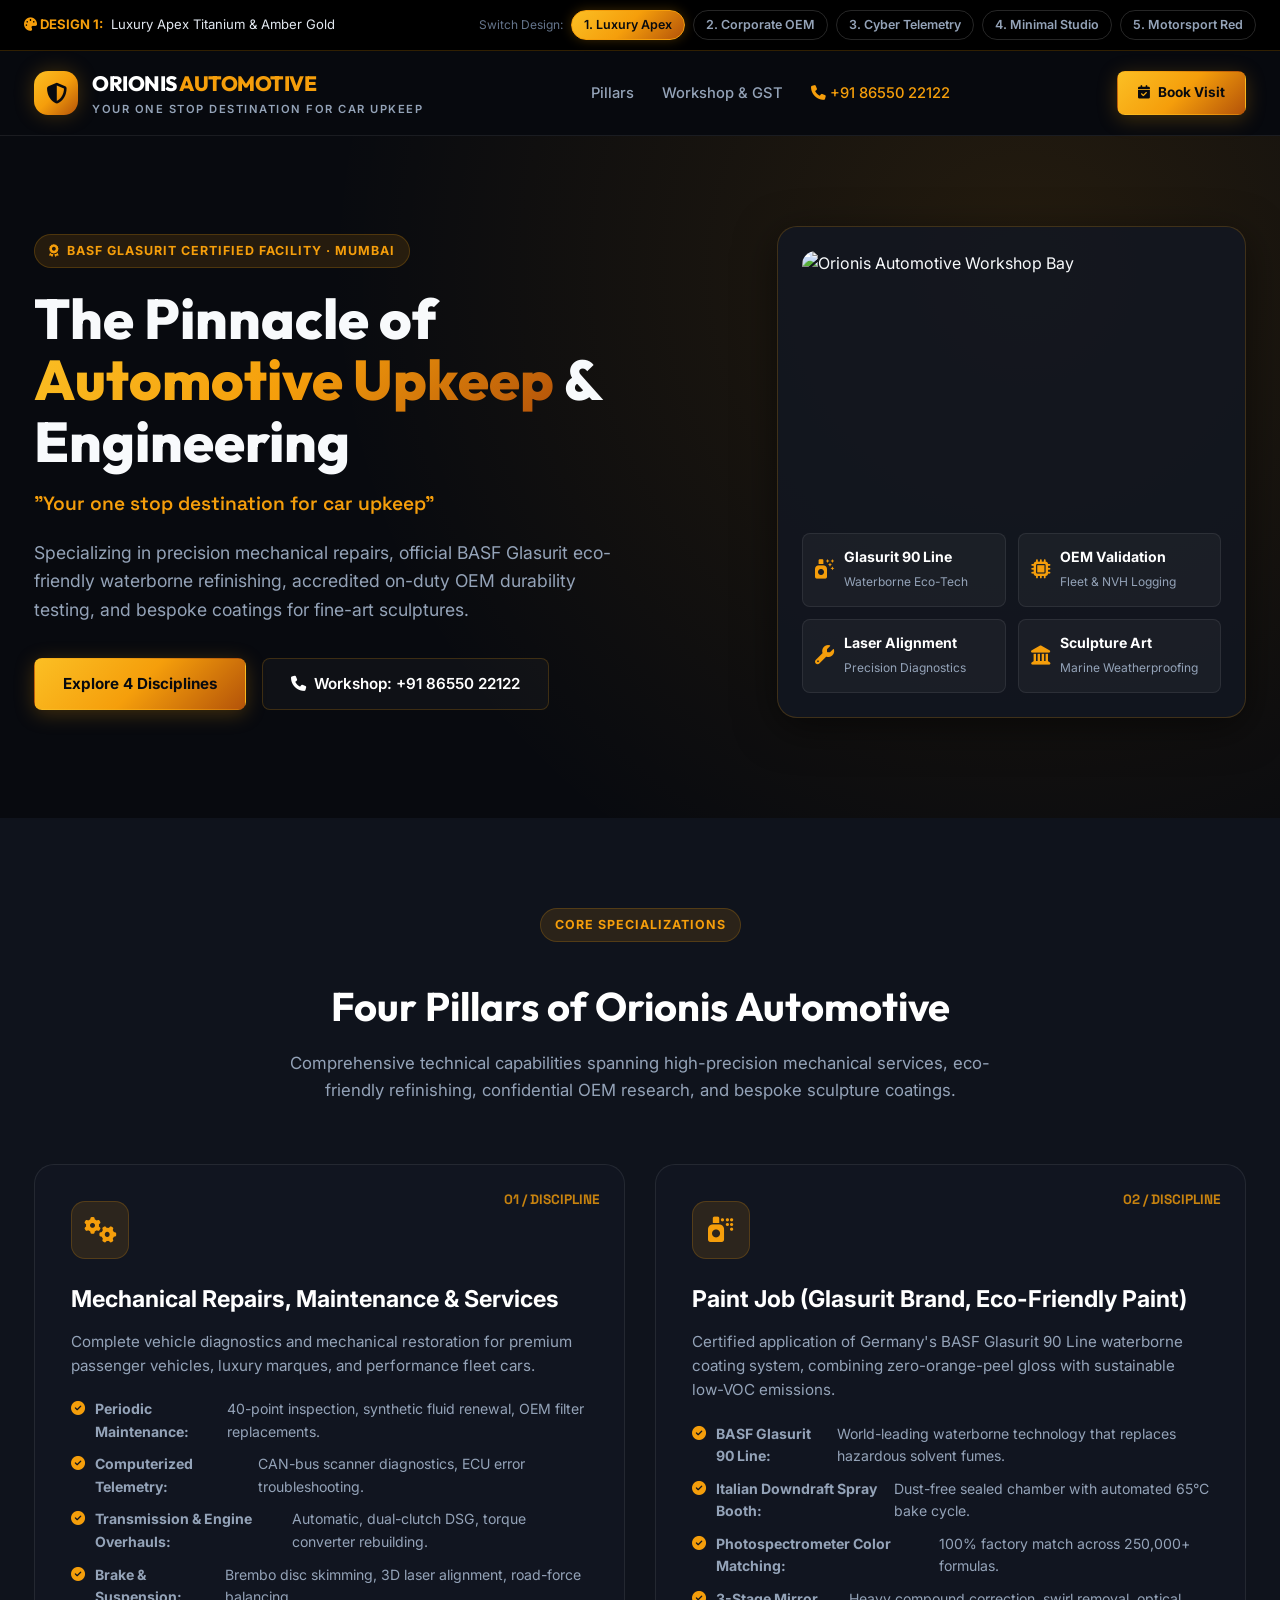
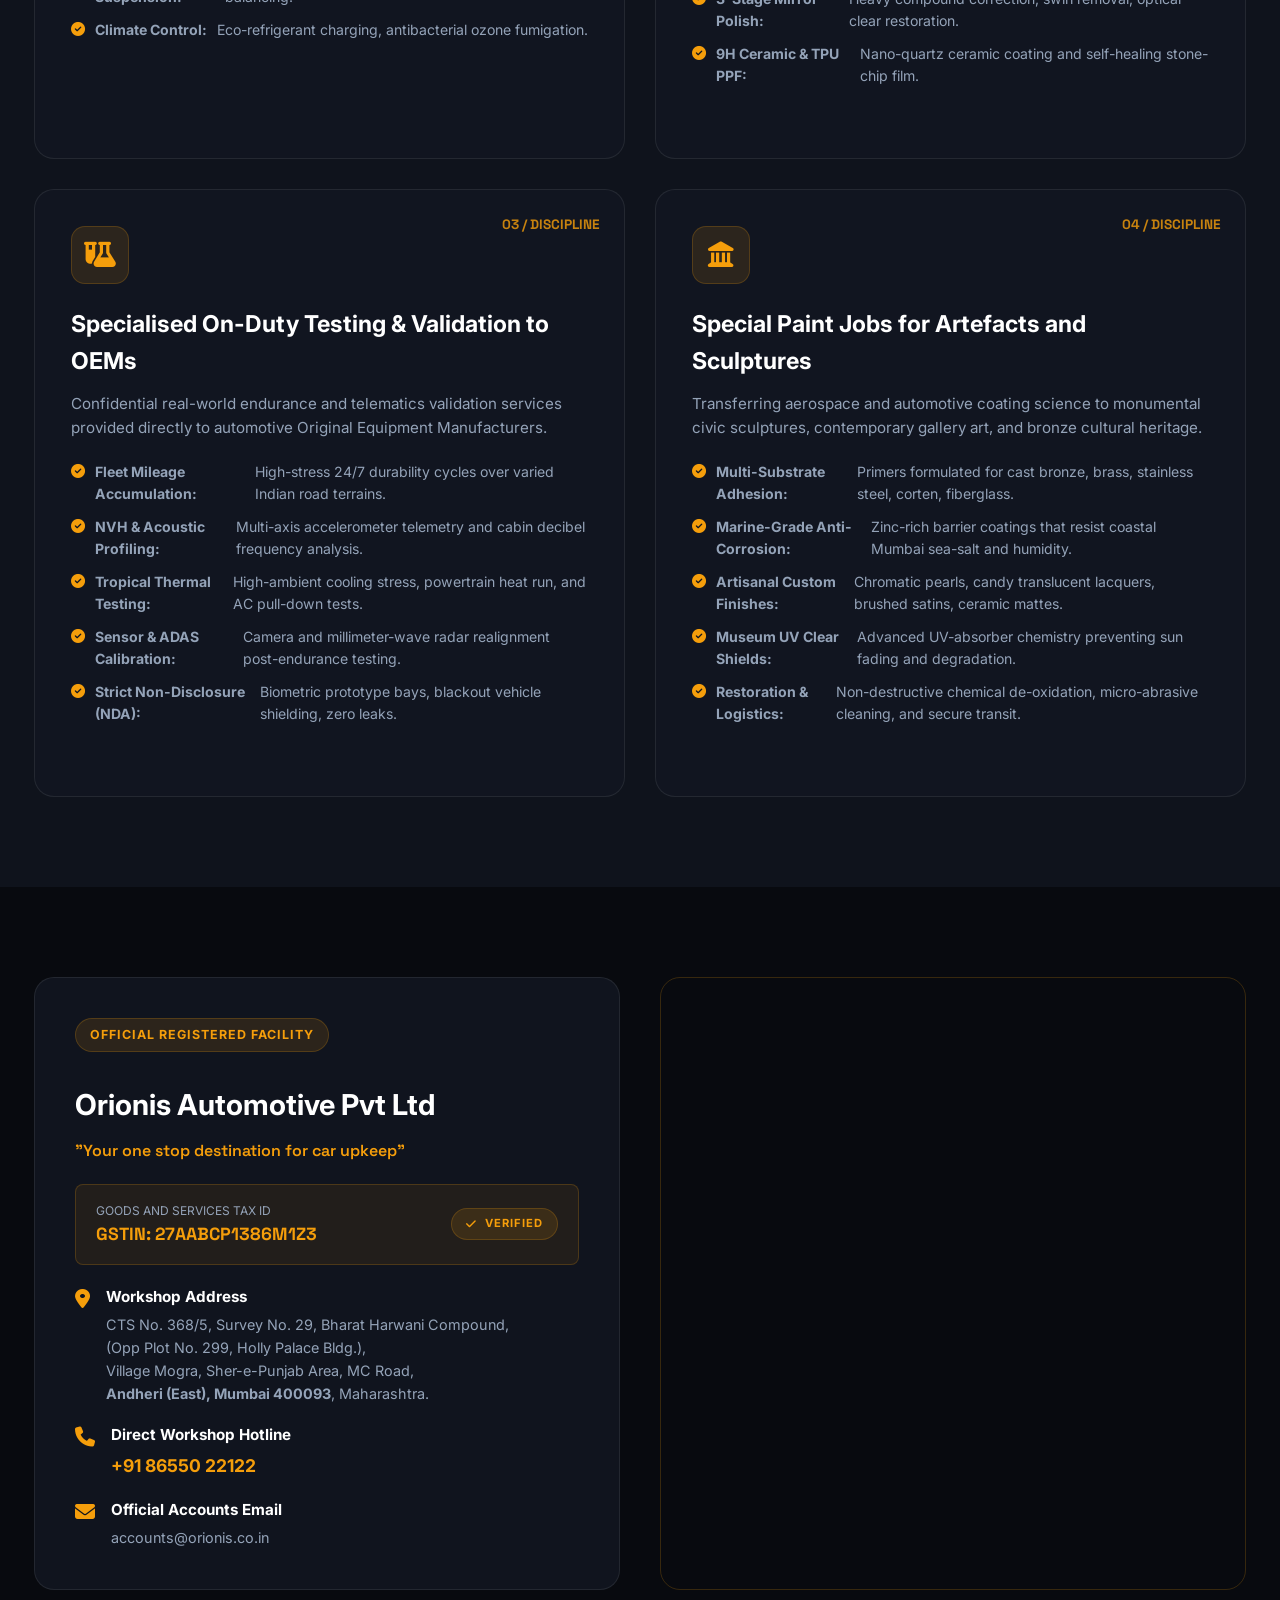
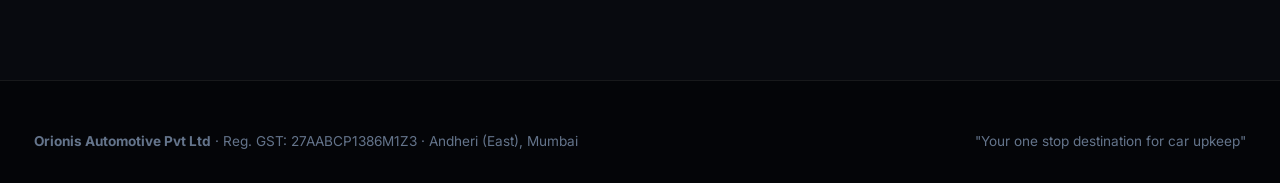
==== design-1/index.html @ 3862b019 "Update folder names to design-1 through design-5 for clean URLs" ====
﻿<!DOCTYPE html>
<html lang="en">
<head>
  <meta charset="UTF-8">
  <meta name="viewport" content="width=device-width, initial-scale=1.0">
  <title>Orionis Automotive Pvt Ltd | Design 1: Luxury Apex</title>
  <link rel="stylesheet" href="https://cdnjs.cloudflare.com/ajax/libs/font-awesome/6.5.1/css/all.min.css">
  <link rel="stylesheet" href="css/style.css">
</head>
<body>

  <!-- Design Switcher Strip -->
  <div class="global-switcher-strip">
    <div>
      <span style="color:#f59e0b; font-weight:700;"><i class="fa-solid fa-palette"></i> DESIGN 1:</span>
      <span style="color:#e2e8f0; margin-left:4px;">Luxury Apex Titanium & Amber Gold</span>
    </div>
    <div class="switcher-pills">
      <span style="color:#64748b; font-size:0.75rem;">Switch Design:</span>
      <a href="index.html" class="switcher-pill active">1. Luxury Apex</a>
      <a href="../design-2/index.html" class="switcher-pill">2. Corporate OEM</a>
      <a href="../design-3/index.html" class="switcher-pill">3. Cyber Telemetry</a>
      <a href="../design-4/index.html" class="switcher-pill">4. Minimal Studio</a>
      <a href="../design-5/index.html" class="switcher-pill">5. Motorsport Red</a>
    </div>
  </div>

  <!-- Header -->
  <header class="site-header">
    <div class="container header-row">
      <div class="brand-wrap">
        <div class="brand-icon"><i class="fa-solid fa-shield-halved"></i></div>
        <div>
          <div class="brand-title">ORIONIS <span>AUTOMOTIVE</span></div>
          <span class="brand-tagline-sub">Your one stop destination for car upkeep</span>
        </div>
      </div>
      <ul class="nav-links">
        <li><a href="#services">Pillars</a></li>
        <li><a href="#workshop">Workshop & GST</a></li>
        <li><a href="tel:+918655022122" style="color:var(--gold-primary);"><i class="fa-solid fa-phone"></i> +91 86550 22122</a></li>
      </ul>
      <a href="tel:+918655022122" class="btn btn-primary" style="padding:10px 20px; font-size:0.85rem;">
        <i class="fa-solid fa-calendar-check"></i> Book Visit
      </a>
    </div>
  </header>

  <!-- Hero -->
  <section class="hero-section">
    <div class="container hero-grid">
      <div>
        <div class="gold-badge"><i class="fa-solid fa-award"></i> BASF Glasurit Certified Facility · Mumbai</div>
        <h1 class="hero-title">The Pinnacle of <span>Automotive Upkeep</span> & Engineering</h1>
        <div class="tagline-callout">"Your one stop destination for car upkeep"</div>
        <p class="hero-desc">
          Specializing in precision mechanical repairs, official BASF Glasurit eco-friendly waterborne refinishing, accredited on-duty OEM durability testing, and bespoke coatings for fine-art sculptures.
        </p>
        <div class="btn-row">
          <a href="#services" class="btn btn-primary">Explore 4 Disciplines</a>
          <a href="tel:+918655022122" class="btn btn-outline"><i class="fa-solid fa-phone"></i> Workshop: +91 86550 22122</a>
        </div>
      </div>

      <div class="hero-card">
        <div class="hero-img-box">
          <img src="https://images.unsplash.com/photo-1617814076367-b759c7d7e738?auto=format&fit=crop&w=1000&q=80" alt="Orionis Automotive Workshop Bay">
        </div>
        <div class="card-metrics">
          <div class="metric-pill">
            <i class="fa-solid fa-spray-can-sparkles"></i>
            <div>
              <strong>Glasurit 90 Line</strong>
              <span>Waterborne Eco-Tech</span>
            </div>
          </div>
          <div class="metric-pill">
            <i class="fa-solid fa-microchip"></i>
            <div>
              <strong>OEM Validation</strong>
              <span>Fleet & NVH Logging</span>
            </div>
          </div>
          <div class="metric-pill">
            <i class="fa-solid fa-wrench"></i>
            <div>
              <strong>Laser Alignment</strong>
              <span>Precision Diagnostics</span>
            </div>
          </div>
          <div class="metric-pill">
            <i class="fa-solid fa-landmark"></i>
            <div>
              <strong>Sculpture Art</strong>
              <span>Marine Weatherproofing</span>
            </div>
          </div>
        </div>
      </div>
    </div>
  </section>

  <!-- 4 Pillars of Orionis -->
  <section class="section section-alt" id="services">
    <div class="container">
      <div class="section-head">
        <div class="gold-badge">Core Specializations</div>
        <h2>Four Pillars of Orionis Automotive</h2>
        <p>Comprehensive technical capabilities spanning high-precision mechanical services, eco-friendly refinishing, confidential OEM research, and bespoke sculpture coatings.</p>
      </div>

      <div class="pillars-grid">
        <!-- Pillar 1 -->
        <div class="pillar-card">
          <span class="pillar-num">01 / DISCIPLINE</span>
          <div class="pillar-icon"><i class="fa-solid fa-gears"></i></div>
          <h3 class="pillar-title">Mechanical Repairs, Maintenance & Services</h3>
          <p class="pillar-desc">
            Complete vehicle diagnostics and mechanical restoration for premium passenger vehicles, luxury marques, and performance fleet cars.
          </p>
          <ul class="pillar-list">
            <li><i class="fa-solid fa-check-circle"></i> <strong>Periodic Maintenance:</strong> 40-point inspection, synthetic fluid renewal, OEM filter replacements.</li>
            <li><i class="fa-solid fa-check-circle"></i> <strong>Computerized Telemetry:</strong> CAN-bus scanner diagnostics, ECU error troubleshooting.</li>
            <li><i class="fa-solid fa-check-circle"></i> <strong>Transmission & Engine Overhauls:</strong> Automatic, dual-clutch DSG, torque converter rebuilding.</li>
            <li><i class="fa-solid fa-check-circle"></i> <strong>Brake & Suspension:</strong> Brembo disc skimming, 3D laser alignment, road-force balancing.</li>
            <li><i class="fa-solid fa-check-circle"></i> <strong>Climate Control:</strong> Eco-refrigerant charging, antibacterial ozone fumigation.</li>
          </ul>
        </div>

        <!-- Pillar 2 -->
        <div class="pillar-card">
          <span class="pillar-num">02 / DISCIPLINE</span>
          <div class="pillar-icon"><i class="fa-solid fa-spray-can"></i></div>
          <h3 class="pillar-title">Paint Job (Glasurit Brand, Eco-Friendly Paint)</h3>
          <p class="pillar-desc">
            Certified application of Germany's BASF Glasurit 90 Line waterborne coating system, combining zero-orange-peel gloss with sustainable low-VOC emissions.
          </p>
          <ul class="pillar-list">
            <li><i class="fa-solid fa-check-circle"></i> <strong>BASF Glasurit 90 Line:</strong> World-leading waterborne technology that replaces hazardous solvent fumes.</li>
            <li><i class="fa-solid fa-check-circle"></i> <strong>Italian Downdraft Spray Booth:</strong> Dust-free sealed chamber with automated 65°C bake cycle.</li>
            <li><i class="fa-solid fa-check-circle"></i> <strong>Photospectrometer Color Matching:</strong> 100% factory match across 250,000+ formulas.</li>
            <li><i class="fa-solid fa-check-circle"></i> <strong>3-Stage Mirror Polish:</strong> Heavy compound correction, swirl removal, optical clear restoration.</li>
            <li><i class="fa-solid fa-check-circle"></i> <strong>9H Ceramic & TPU PPF:</strong> Nano-quartz ceramic coating and self-healing stone-chip film.</li>
          </ul>
        </div>

        <!-- Pillar 3 -->
        <div class="pillar-card">
          <span class="pillar-num">03 / DISCIPLINE</span>
          <div class="pillar-icon"><i class="fa-solid fa-flask-vial"></i></div>
          <h3 class="pillar-title">Specialised On-Duty Testing & Validation to OEMs</h3>
          <p class="pillar-desc">
            Confidential real-world endurance and telematics validation services provided directly to automotive Original Equipment Manufacturers.
          </p>
          <ul class="pillar-list">
            <li><i class="fa-solid fa-check-circle"></i> <strong>Fleet Mileage Accumulation:</strong> High-stress 24/7 durability cycles over varied Indian road terrains.</li>
            <li><i class="fa-solid fa-check-circle"></i> <strong>NVH & Acoustic Profiling:</strong> Multi-axis accelerometer telemetry and cabin decibel frequency analysis.</li>
            <li><i class="fa-solid fa-check-circle"></i> <strong>Tropical Thermal Testing:</strong> High-ambient cooling stress, powertrain heat run, and AC pull-down tests.</li>
            <li><i class="fa-solid fa-check-circle"></i> <strong>Sensor & ADAS Calibration:</strong> Camera and millimeter-wave radar realignment post-endurance testing.</li>
            <li><i class="fa-solid fa-check-circle"></i> <strong>Strict Non-Disclosure (NDA):</strong> Biometric prototype bays, blackout vehicle shielding, zero leaks.</li>
          </ul>
        </div>

        <!-- Pillar 4 -->
        <div class="pillar-card">
          <span class="pillar-num">04 / DISCIPLINE</span>
          <div class="pillar-icon"><i class="fa-solid fa-landmark"></i></div>
          <h3 class="pillar-title">Special Paint Jobs for Artefacts and Sculptures</h3>
          <p class="pillar-desc">
            Transferring aerospace and automotive coating science to monumental civic sculptures, contemporary gallery art, and bronze cultural heritage.
          </p>
          <ul class="pillar-list">
            <li><i class="fa-solid fa-check-circle"></i> <strong>Multi-Substrate Adhesion:</strong> Primers formulated for cast bronze, brass, stainless steel, corten, fiberglass.</li>
            <li><i class="fa-solid fa-check-circle"></i> <strong>Marine-Grade Anti-Corrosion:</strong> Zinc-rich barrier coatings that resist coastal Mumbai sea-salt and humidity.</li>
            <li><i class="fa-solid fa-check-circle"></i> <strong>Artisanal Custom Finishes:</strong> Chromatic pearls, candy translucent lacquers, brushed satins, ceramic mattes.</li>
            <li><i class="fa-solid fa-check-circle"></i> <strong>Museum UV Clear Shields:</strong> Advanced UV-absorber chemistry preventing sun fading and degradation.</li>
            <li><i class="fa-solid fa-check-circle"></i> <strong>Restoration & Logistics:</strong> Non-destructive chemical de-oxidation, micro-abrasive cleaning, and secure transit.</li>
          </ul>
        </div>
      </div>
    </div>
  </section>

  <!-- Workshop & GST Information -->
  <section class="section" id="workshop">
    <div class="container hub-grid">
      <div class="info-card">
        <div class="gold-badge">Official Registered Facility</div>
        <h2 style="color:#fff; font-size:1.8rem; margin:10px 0;">Orionis Automotive Pvt Ltd</h2>
        <div class="tagline-callout" style="font-size:1rem; margin-bottom:16px;">"Your one stop destination for car upkeep"</div>

        <div class="gst-box">
          <div>
            <span style="font-size:0.75rem; text-transform:uppercase; color:var(--text-muted); display:block;">Goods and Services Tax ID</span>
            <strong>GSTIN: 27AABCP1386M1Z3</strong>
          </div>
          <span class="gold-badge" style="margin:0; font-size:0.7rem;"><i class="fa-solid fa-check"></i> Verified</span>
        </div>

        <div class="contact-list">
          <div class="contact-row">
            <i class="fa-solid fa-location-dot"></i>
            <div>
              <h4>Workshop Address</h4>
              <p>
                CTS No. 368/5, Survey No. 29, Bharat Harwani Compound,<br>
                (Opp Plot No. 299, Holly Palace Bldg.),<br>
                Village Mogra, Sher-e-Punjab Area, MC Road,<br>
                <strong>Andheri (East), Mumbai 400093</strong>, Maharashtra.
              </p>
            </div>
          </div>

          <div class="contact-row">
            <i class="fa-solid fa-phone"></i>
            <div>
              <h4>Direct Workshop Hotline</h4>
              <p><a href="tel:+918655022122" style="font-size:1.1rem; font-weight:700; color:var(--gold-primary);">+91 86550 22122</a></p>
            </div>
          </div>

          <div class="contact-row">
            <i class="fa-solid fa-envelope"></i>
            <div>
              <h4>Official Accounts Email</h4>
              <p><a href="mailto:accounts@orionis.co.in">accounts@orionis.co.in</a></p>
            </div>
          </div>
        </div>
      </div>

      <div style="border-radius:var(--radius-lg); overflow:hidden; border:1px solid var(--border-color); height:100%; min-height:350px;">
        <iframe 
          src="https://maps.google.com/maps?q=Sher-e-Punjab,Andheri%20East,Mumbai,Maharashtra%20400093&t=&z=15&ie=UTF8&iwloc=&output=embed" 
          title="Orionis Automotive Location Map"
          style="width:100%; height:100%; border:none; min-height:350px;"
          loading="lazy">
        </iframe>
      </div>
    </div>
  </section>

  <!-- Footer -->
  <footer class="site-footer">
    <div class="container footer-row">
      <div>
        <strong>Orionis Automotive Pvt Ltd</strong> · Reg. GST: 27AABCP1386M1Z3 · Andheri (East), Mumbai
      </div>
      <div>
        "Your one stop destination for car upkeep"
      </div>
    </div>
  </footer>

  <script src="js/script.js"></script>
</body>
</html>
---- design-1/css/style.css ----
/* ===================================================================
   DESIGN 1: LUXURY APEX TITANIUM & AMBER GOLD
   Orionis Automotive Pvt Ltd - "Your One-Stop Destination for Car Upkeep"
   =================================================================== */

@import url('https://fonts.googleapis.com/css2?family=Outfit:wght@300;400;500;600;700;800;900&family=Inter:wght@300;400;500;600;700&family=Space+Grotesk:wght@500;700&display=swap');

:root {
  --bg-main: #080a0f;
  --bg-secondary: #0f131c;
  --bg-card: rgba(18, 23, 34, 0.85);
  --bg-card-hover: rgba(26, 33, 48, 0.95);
  --border-color: rgba(245, 158, 11, 0.2);
  --border-subtle: rgba(255, 255, 255, 0.08);
  
  --gold-primary: #f59e0b;
  --gold-secondary: #d97706;
  --gold-glow: rgba(245, 158, 11, 0.25);
  --gold-gradient: linear-gradient(135deg, #fbbf24 0%, #f59e0b 50%, #b45309 100%);

  --text-main: #f8fafc;
  --text-muted: #94a3b8;
  --text-dim: #64748b;
  --text-dark: #080a0f;

  --font-display: 'Outfit', sans-serif;
  --font-body: 'Inter', sans-serif;
  --font-tech: 'Space Grotesk', sans-serif;

  --radius-sm: 8px;
  --radius-md: 14px;
  --radius-lg: 20px;
  --radius-full: 9999px;

  --shadow-glow: 0 0 30px rgba(245, 158, 11, 0.2);
}

*, *::before, *::after {
  box-sizing: border-box;
  margin: 0;
  padding: 0;
}

body {
  font-family: var(--font-body);
  background: var(--bg-main);
  color: var(--text-main);
  line-height: 1.6;
  overflow-x: hidden;
}

/* Global Top Switcher Strip */
.global-switcher-strip {
  background: #000000;
  border-bottom: 1px solid var(--border-color);
  padding: 10px 24px;
  display: flex;
  justify-content: space-between;
  align-items: center;
  flex-wrap: wrap;
  gap: 12px;
  font-size: 0.82rem;
  position: relative;
  z-index: 1050;
}

.switcher-pills {
  display: flex;
  gap: 8px;
  align-items: center;
  flex-wrap: wrap;
}

.switcher-pill {
  padding: 4px 12px;
  border-radius: var(--radius-full);
  text-decoration: none;
  font-weight: 600;
  font-size: 0.78rem;
  border: 1px solid rgba(255, 255, 255, 0.15);
  color: #94a3b8;
  transition: all 0.2s ease;
}

.switcher-pill:hover {
  border-color: var(--gold-primary);
  color: #ffffff;
}

.switcher-pill.active {
  background: var(--gold-gradient);
  color: var(--text-dark);
  border-color: var(--gold-primary);
  box-shadow: 0 0 12px var(--gold-glow);
}

.container {
  width: 100%;
  max-width: 1260px;
  margin: 0 auto;
  padding: 0 24px;
}

/* Header */
.site-header {
  position: sticky;
  top: 0;
  background: rgba(8, 10, 15, 0.85);
  backdrop-filter: blur(12px);
  border-bottom: 1px solid var(--border-subtle);
  z-index: 1000;
}

.header-row {
  display: flex;
  justify-content: space-between;
  align-items: center;
  height: 84px;
}

.brand-wrap {
  display: flex;
  align-items: center;
  gap: 14px;
}

.brand-icon {
  width: 44px;
  height: 44px;
  border-radius: var(--radius-md);
  background: var(--gold-gradient);
  display: flex;
  align-items: center;
  justify-content: center;
  color: var(--text-dark);
  font-size: 1.3rem;
  box-shadow: 0 0 20px var(--gold-glow);
}

.brand-title {
  font-family: var(--font-display);
  font-size: 1.3rem;
  font-weight: 800;
  letter-spacing: -0.5px;
  color: #ffffff;
  text-transform: uppercase;
}

.brand-title span {
  color: var(--gold-primary);
}

.brand-tagline-sub {
  font-size: 0.7rem;
  color: var(--text-muted);
  letter-spacing: 1.5px;
  text-transform: uppercase;
  font-weight: 600;
  display: block;
}

.nav-links {
  display: flex;
  gap: 28px;
  list-style: none;
}

.nav-links a {
  color: var(--text-muted);
  text-decoration: none;
  font-size: 0.92rem;
  font-weight: 500;
  transition: color 0.2s;
}

.nav-links a:hover {
  color: var(--gold-primary);
}

/* Hero */
.hero-section {
  padding: 90px 0 100px;
  position: relative;
  background: radial-gradient(circle at 80% 20%, rgba(245, 158, 11, 0.12) 0%, transparent 60%);
}

.hero-grid {
  display: grid;
  grid-template-columns: 1.2fr 0.8fr;
  gap: 40px;
  align-items: center;
}

.gold-badge {
  display: inline-flex;
  align-items: center;
  gap: 8px;
  padding: 6px 14px;
  border-radius: var(--radius-full);
  background: rgba(245, 158, 11, 0.12);
  border: 1px solid var(--border-color);
  color: var(--gold-primary);
  font-size: 0.78rem;
  font-weight: 700;
  text-transform: uppercase;
  letter-spacing: 1px;
  margin-bottom: 20px;
}

.hero-title {
  font-family: var(--font-display);
  font-size: 3.5rem;
  font-weight: 800;
  line-height: 1.1;
  margin-bottom: 16px;
}

.hero-title span {
  background: var(--gold-gradient);
  -webkit-background-clip: text;
  -webkit-text-fill-color: transparent;
}

.tagline-callout {
  font-family: var(--font-tech);
  font-size: 1.2rem;
  color: var(--gold-primary);
  margin-bottom: 20px;
  font-weight: 600;
}

.hero-desc {
  font-size: 1.1rem;
  color: var(--text-muted);
  margin-bottom: 34px;
  max-width: 580px;
}

.btn-row {
  display: flex;
  gap: 16px;
  flex-wrap: wrap;
}

.btn {
  display: inline-flex;
  align-items: center;
  gap: 8px;
  padding: 13px 28px;
  border-radius: var(--radius-sm);
  font-weight: 600;
  font-size: 0.95rem;
  text-decoration: none;
  cursor: pointer;
  transition: all 0.2s ease;
  border: 1px solid transparent;
}

.btn-primary {
  background: var(--gold-gradient);
  color: var(--text-dark);
  font-weight: 700;
  box-shadow: 0 4px 20px var(--gold-glow);
}

.btn-primary:hover {
  transform: translateY(-2px);
  box-shadow: 0 6px 25px var(--gold-glow);
}

.btn-outline {
  border-color: var(--border-color);
  color: #ffffff;
  background: rgba(255, 255, 255, 0.03);
}

.btn-outline:hover {
  background: rgba(245, 158, 11, 0.1);
  border-color: var(--gold-primary);
  color: var(--gold-primary);
}

/* Hero Showcase Card */
.hero-card {
  background: var(--bg-card);
  border: 1px solid var(--border-color);
  border-radius: var(--radius-lg);
  padding: 24px;
  box-shadow: 0 10px 40px rgba(0, 0, 0, 0.5);
}

.hero-img-box {
  border-radius: var(--radius-md);
  overflow: hidden;
  position: relative;
  aspect-ratio: 16/10;
  margin-bottom: 20px;
}

.hero-img-box img {
  width: 100%;
  height: 100%;
  object-fit: cover;
}

.card-metrics {
  display: grid;
  grid-template-columns: 1fr 1fr;
  gap: 12px;
}

.metric-pill {
  background: rgba(255, 255, 255, 0.04);
  border: 1px solid var(--border-subtle);
  padding: 12px;
  border-radius: var(--radius-sm);
  display: flex;
  align-items: center;
  gap: 10px;
}

.metric-pill i {
  color: var(--gold-primary);
  font-size: 1.2rem;
}

.metric-pill strong {
  display: block;
  font-size: 0.88rem;
  color: #fff;
}

.metric-pill span {
  font-size: 0.75rem;
  color: var(--text-muted);
}

/* Sections */
.section {
  padding: 90px 0;
}

.section-alt {
  background: var(--bg-secondary);
}

.section-head {
  text-align: center;
  max-width: 750px;
  margin: 0 auto 60px;
}

.section-head h2 {
  font-family: var(--font-display);
  font-size: 2.5rem;
  color: #ffffff;
  margin: 12px 0;
}

.section-head p {
  color: var(--text-muted);
  font-size: 1.05rem;
}

/* 4 Pillars Grid */
.pillars-grid {
  display: grid;
  grid-template-columns: repeat(2, 1fr);
  gap: 30px;
}

.pillar-card {
  background: var(--bg-card);
  border: 1px solid var(--border-subtle);
  border-radius: var(--radius-lg);
  padding: 36px;
  position: relative;
  transition: all 0.3s ease;
  display: flex;
  flex-direction: column;
}

.pillar-card:hover {
  border-color: var(--gold-primary);
  transform: translateY(-6px);
  box-shadow: var(--shadow-glow);
}

.pillar-num {
  position: absolute;
  top: 24px;
  right: 24px;
  font-family: var(--font-tech);
  color: var(--gold-primary);
  font-size: 0.85rem;
  font-weight: 700;
  opacity: 0.8;
}

.pillar-icon {
  width: 58px;
  height: 58px;
  border-radius: var(--radius-md);
  background: rgba(245, 158, 11, 0.12);
  border: 1px solid var(--border-color);
  display: flex;
  align-items: center;
  justify-content: center;
  font-size: 1.6rem;
  color: var(--gold-primary);
  margin-bottom: 22px;
}

.pillar-title {
  font-size: 1.45rem;
  color: #ffffff;
  margin-bottom: 12px;
}

.pillar-desc {
  color: var(--text-muted);
  font-size: 0.95rem;
  margin-bottom: 20px;
  line-height: 1.6;
}

.pillar-list {
  list-style: none;
  margin-bottom: 24px;
  flex-grow: 1;
}

.pillar-list li {
  display: flex;
  align-items: flex-start;
  gap: 10px;
  font-size: 0.88rem;
  color: var(--text-muted);
  margin-bottom: 10px;
}

.pillar-list li i {
  color: var(--gold-primary);
  margin-top: 3px;
}

/* Workshop & GST Card */
.hub-grid {
  display: grid;
  grid-template-columns: 1fr 1fr;
  gap: 40px;
}

.info-card {
  background: var(--bg-card);
  border: 1px solid var(--border-subtle);
  border-radius: var(--radius-lg);
  padding: 40px;
}

.gst-box {
  background: rgba(245, 158, 11, 0.08);
  border: 1px solid var(--border-color);
  padding: 16px 20px;
  border-radius: var(--radius-sm);
  display: flex;
  justify-content: space-between;
  align-items: center;
  margin: 20px 0;
}

.gst-box strong {
  font-family: var(--font-tech);
  font-size: 1.1rem;
  color: var(--gold-primary);
}

.contact-list {
  display: flex;
  flex-direction: column;
  gap: 18px;
}

.contact-row {
  display: flex;
  gap: 16px;
  align-items: flex-start;
}

.contact-row i {
  color: var(--gold-primary);
  font-size: 1.25rem;
  margin-top: 4px;
}

.contact-row h4 {
  font-size: 0.95rem;
  margin-bottom: 4px;
  color: #fff;
}

.contact-row p, .contact-row a {
  color: var(--text-muted);
  font-size: 0.9rem;
  text-decoration: none;
}

.contact-row a:hover {
  color: var(--gold-primary);
}

/* Footer */
.site-footer {
  background: #040508;
  border-top: 1px solid var(--border-subtle);
  padding: 50px 0 30px;
  font-size: 0.85rem;
  color: var(--text-dim);
}

.footer-row {
  display: flex;
  justify-content: space-between;
  align-items: center;
  flex-wrap: wrap;
  gap: 20px;
}

@media (max-width: 992px) {
  .hero-grid, .pillars-grid, .hub-grid {
    grid-template-columns: 1fr;
  }
  .hero-title {
    font-size: 2.6rem;
  }
}
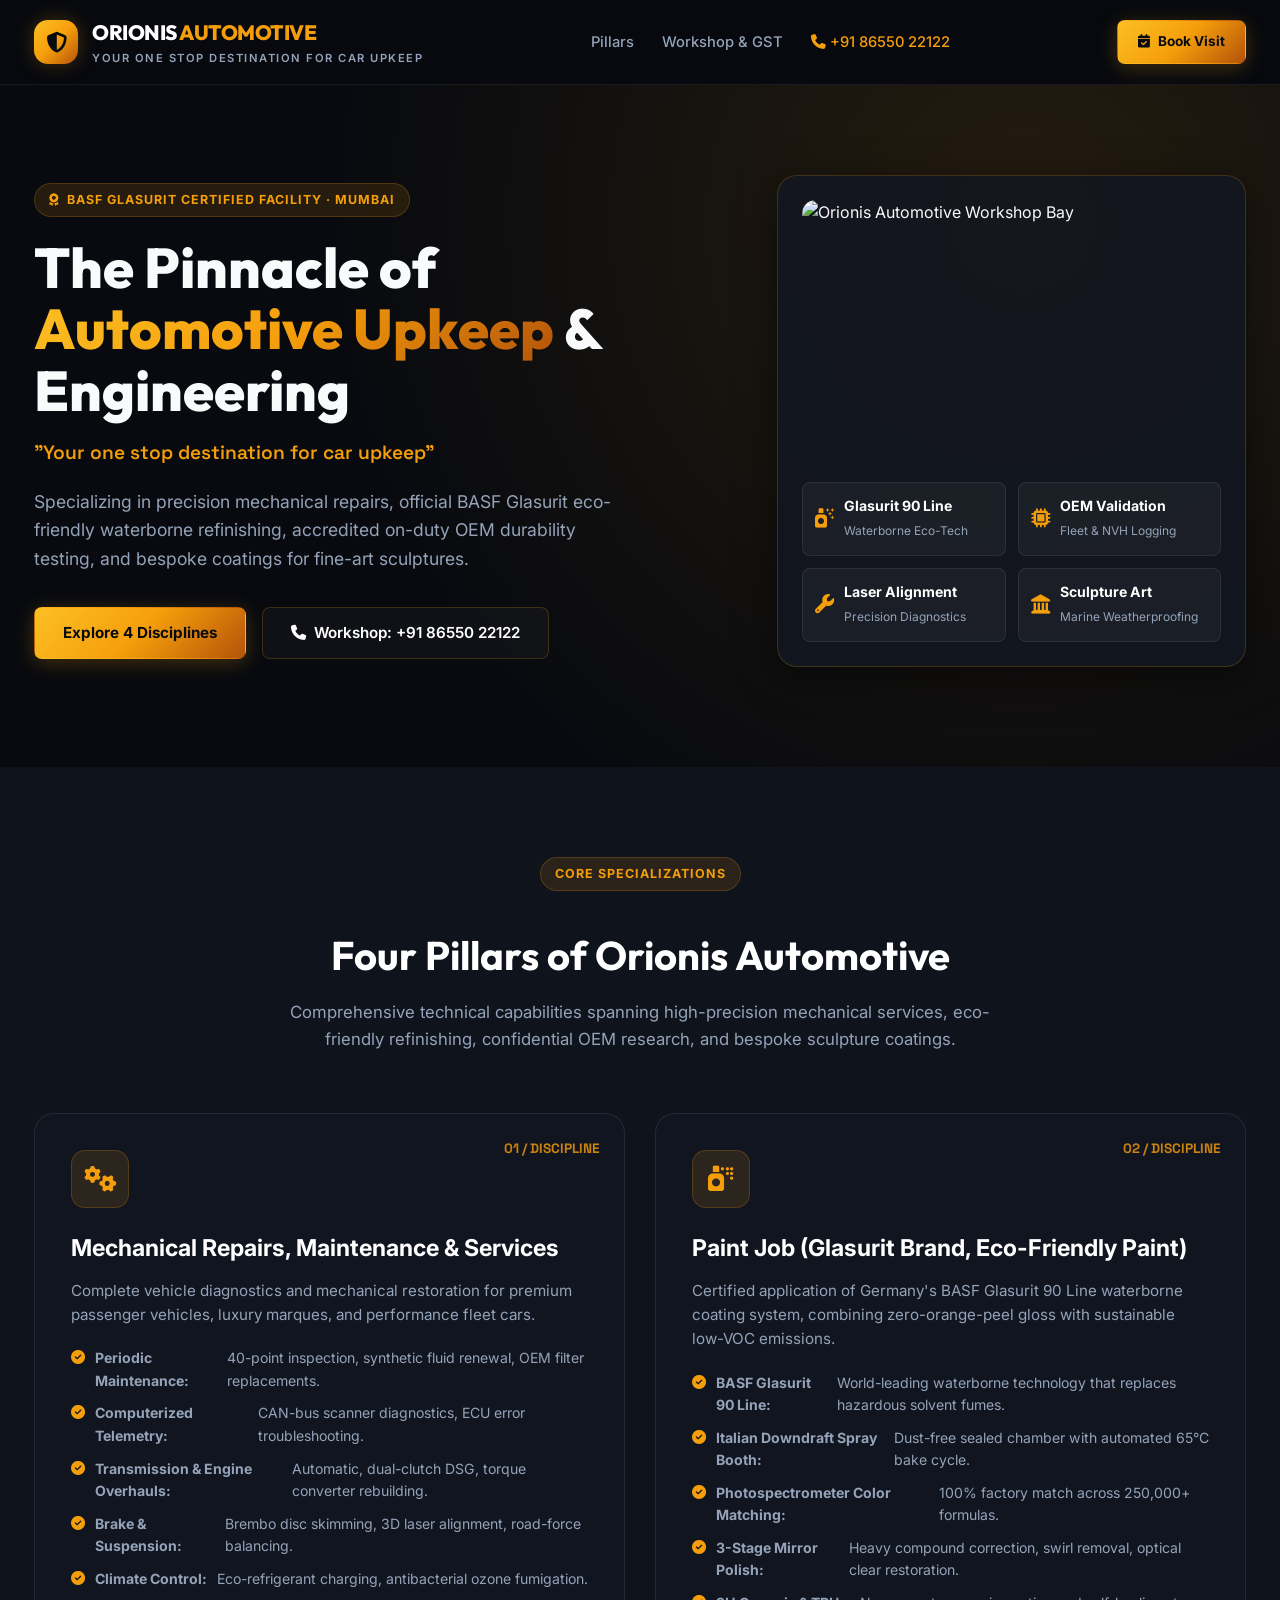
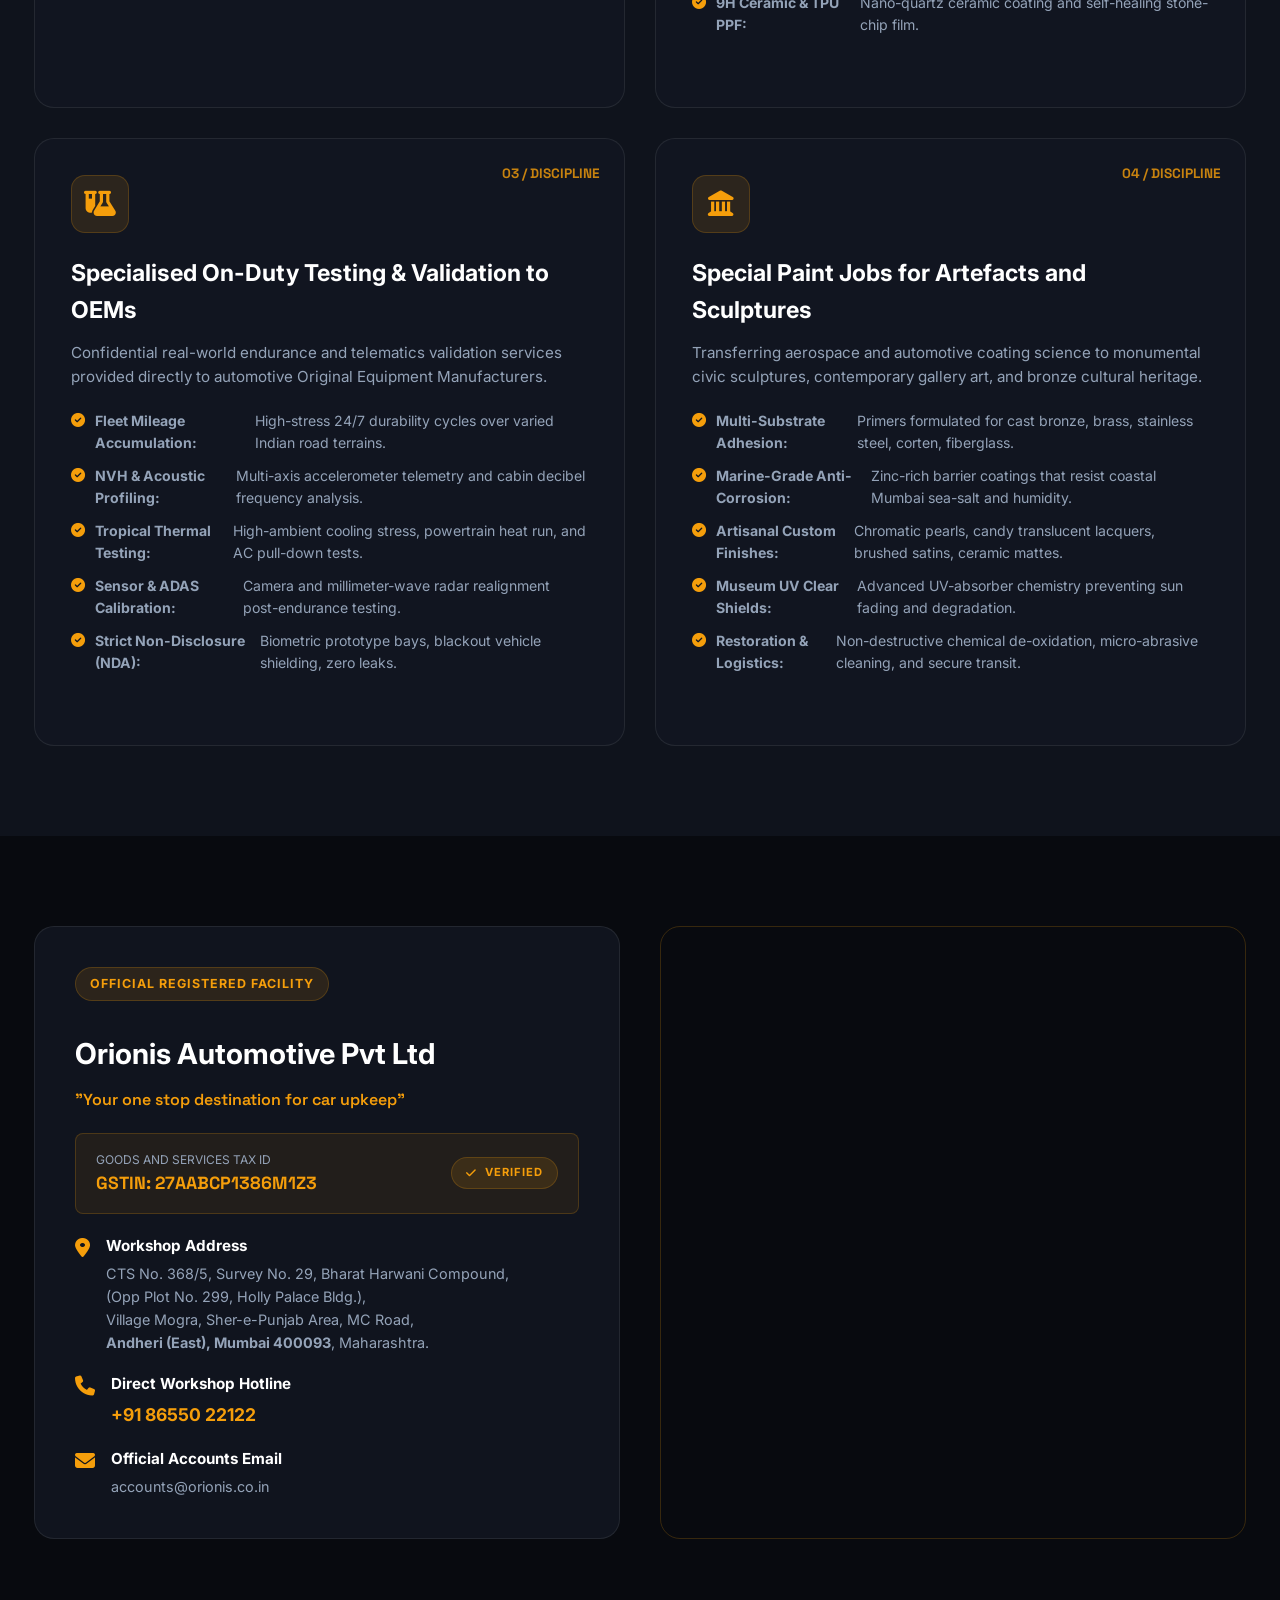
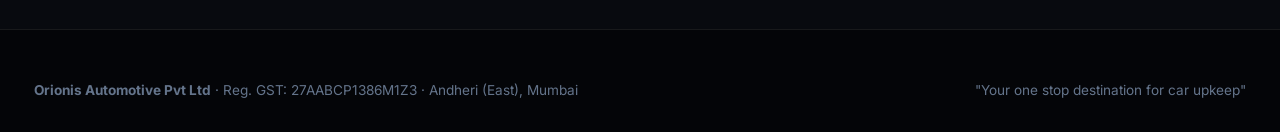
==== commit 5db41259: "Unify website design and remove all design switchers" ====
--- a/design-1/index.html
+++ b/design-1/index.html
@@ -9,21 +9,7 @@
 </head>
 <body>
 
-  <!-- Design Switcher Strip -->
-  <div class="global-switcher-strip">
-    <div>
-      <span style="color:#f59e0b; font-weight:700;"><i class="fa-solid fa-palette"></i> DESIGN 1:</span>
-      <span style="color:#e2e8f0; margin-left:4px;">Luxury Apex Titanium & Amber Gold</span>
-    </div>
-    <div class="switcher-pills">
-      <span style="color:#64748b; font-size:0.75rem;">Switch Design:</span>
-      <a href="index.html" class="switcher-pill active">1. Luxury Apex</a>
-      <a href="../design-2/index.html" class="switcher-pill">2. Corporate OEM</a>
-      <a href="../design-3/index.html" class="switcher-pill">3. Cyber Telemetry</a>
-      <a href="../design-4/index.html" class="switcher-pill">4. Minimal Studio</a>
-      <a href="../design-5/index.html" class="switcher-pill">5. Motorsport Red</a>
-    </div>
-  </div>
+
 
   <!-- Header -->
   <header class="site-header">
